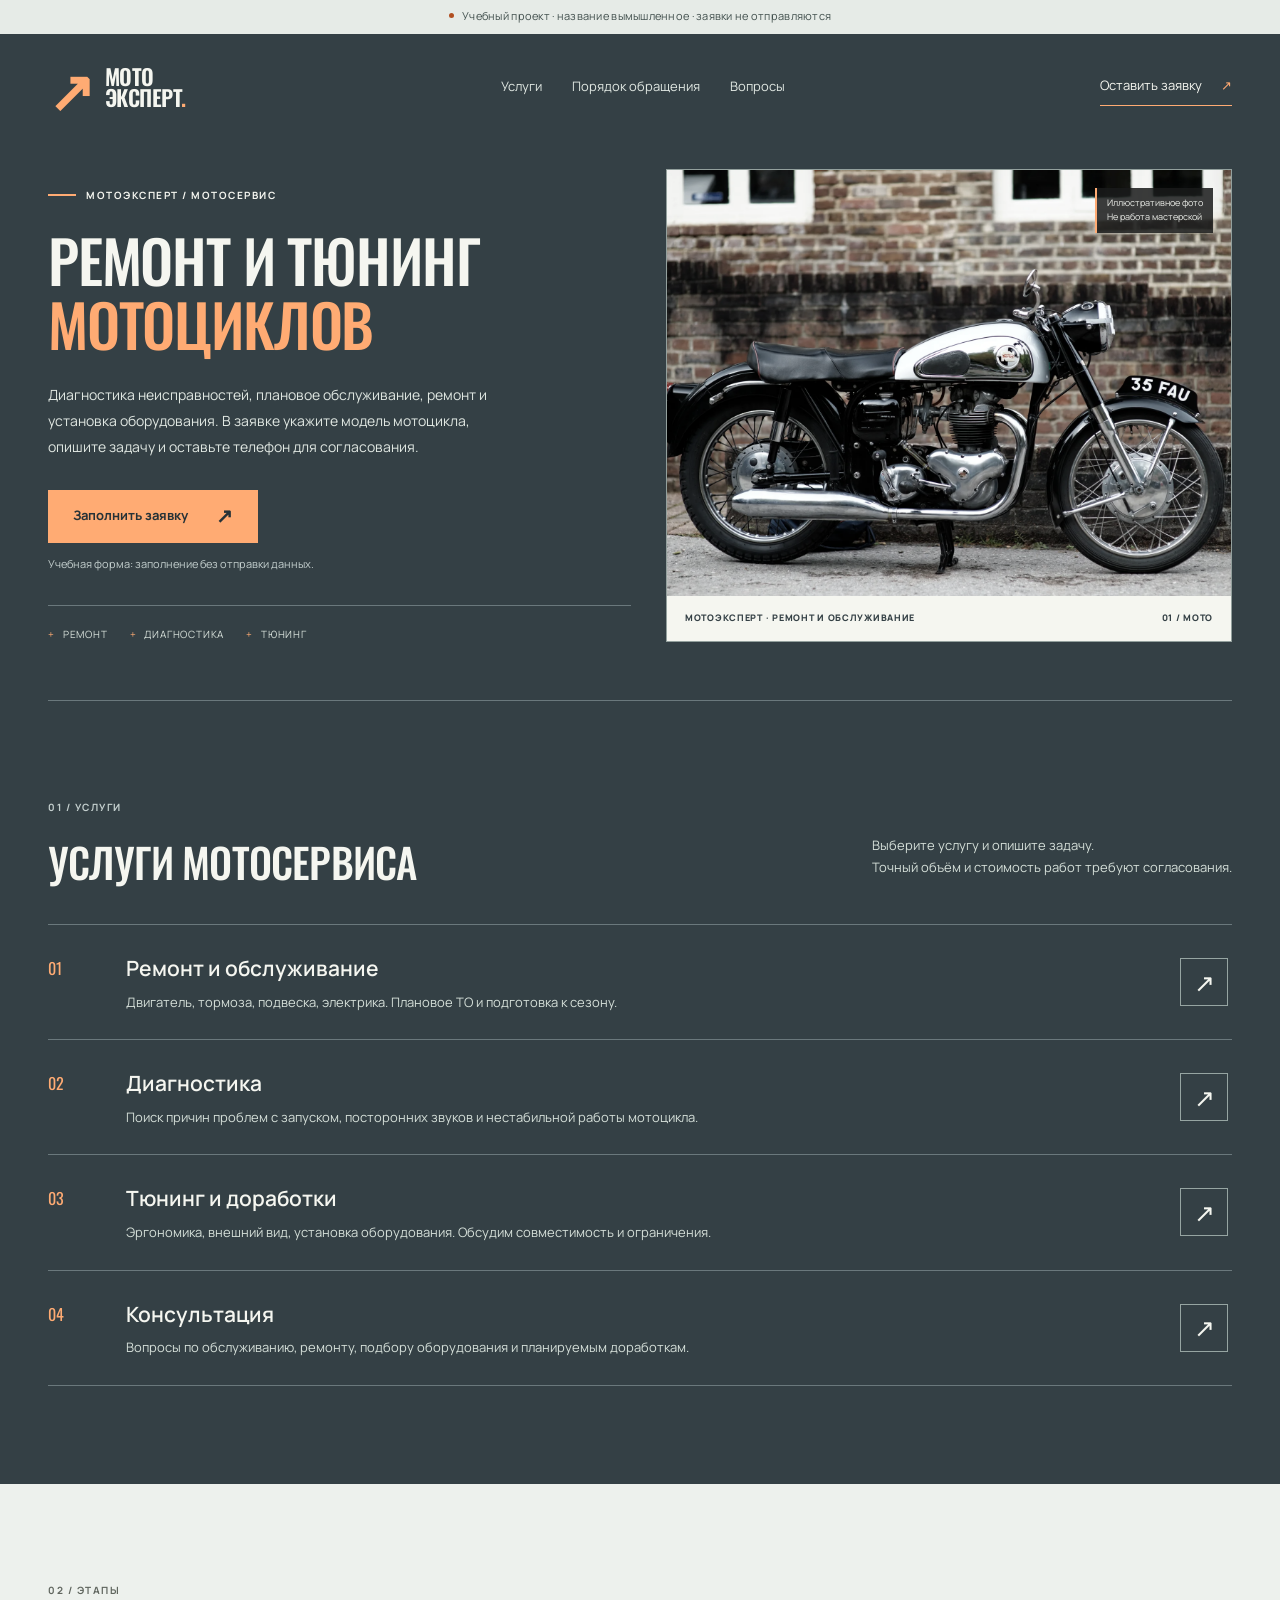
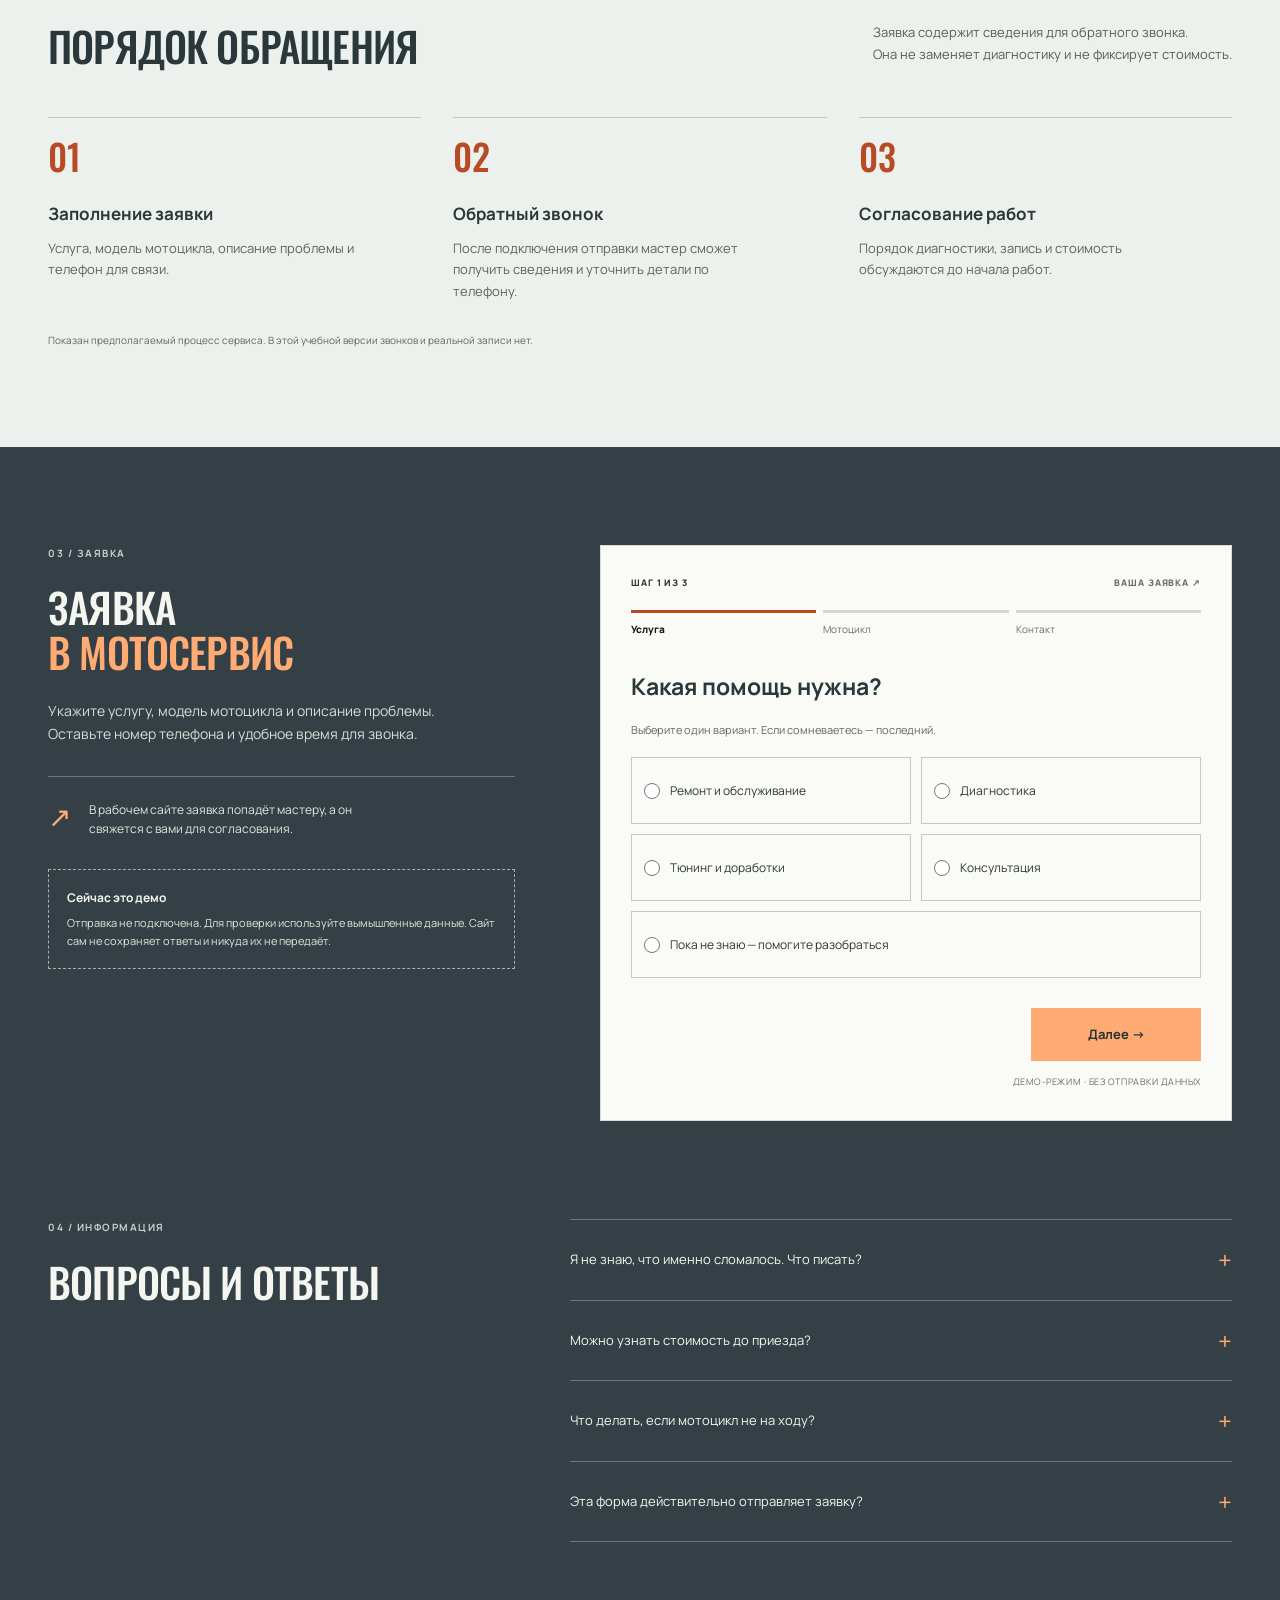
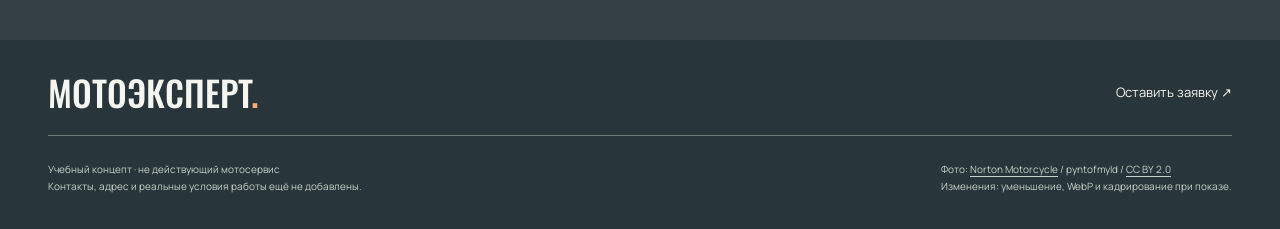
==== motoexpert-v2 3/index.html @ 83236478 "Add files via upload" ====
<!doctype html>
<html lang="ru">
<head>
  <meta charset="utf-8">
  <meta name="viewport" content="width=device-width, initial-scale=1">
  <meta name="description" content="Мотоэксперт — учебный сайт мотосервиса. Ремонт, диагностика, обслуживание, тюнинг и консультации. Демонстрационная заявка с описанием проблемы и телефоном для звонка.">
  <meta name="theme-color" content="#344045">
  <meta http-equiv="Content-Security-Policy" content="form-action 'none'; base-uri 'none'; connect-src 'none'">
  <title>Мотоэксперт — ремонт, диагностика и тюнинг мотоциклов</title>
  <link rel="stylesheet" href="styles.css">
  <script src="app.js" defer></script>
</head>
<body>
  <a class="skip-link" href="#main">Перейти к содержимому</a>
  <div class="demo-bar"><span class="demo-dot" aria-hidden="true"></span> Учебный проект · название вымышленное · заявки не отправляются</div>
  <header class="header wrap">
    <a class="brand" href="#" aria-label="Мотоэксперт — начало страницы">
      <span class="brand-symbol" aria-hidden="true">↗</span>
      <span>МОТО<span class="brand-bottom">ЭКСПЕРТ<span class="brand-dot">.</span></span></span>
    </a>
    <nav aria-label="Основная навигация">
      <a href="#services">Услуги</a>
      <a href="#process">Порядок обращения</a>
      <a href="#faq">Вопросы</a>
    </nav>
    <a class="header-cta" href="#request">Оставить заявку <span aria-hidden="true">↗</span></a>
  </header>
  <main id="main">
    <section class="hero wrap" aria-labelledby="hero-title">
      <div class="hero-copy">
        <p class="eyebrow"><span class="orange-line"></span> МОТОЭКСПЕРТ / МОТОСЕРВИС</p>
        <h1 id="hero-title">РЕМОНТ И ТЮНИНГ<br><span>МОТОЦИКЛОВ</span></h1>
        <p class="hero-description">Диагностика неисправностей, плановое обслуживание, ремонт и установка оборудования. В заявке укажите модель мотоцикла, опишите задачу и оставьте телефон для согласования.</p>
        <a class="button primary" href="#request">Заполнить заявку <span aria-hidden="true">↗</span></a>
        <p class="hero-note">Учебная форма: заполнение без отправки данных.</p>
        <div class="hero-tags"><span>РЕМОНТ</span><span>ДИАГНОСТИКА</span><span>ТЮНИНГ</span></div>
      </div>
      <figure class="hero-media">
        <img src="assets/motorcycle.webp" alt="Классический мотоцикл Norton у кирпичной стены" width="1800" height="1198" fetchpriority="high">
        <figcaption><span>МОТОЭКСПЕРТ · РЕМОНТ И ОБСЛУЖИВАНИЕ</span><span aria-hidden="true">01 / МОТО</span></figcaption>
        <div class="photo-label">Иллюстративное фото<br>Не работа мастерской</div>
      </figure>
    </section>
    <section id="services" class="services section wrap" aria-labelledby="services-title">
      <div class="section-heading">
        <div><p class="eyebrow muted">01 / УСЛУГИ</p><h2 id="services-title">УСЛУГИ МОТОСЕРВИСА</h2></div>
        <p class="section-intro">Выберите услугу и опишите задачу.<br>Точный объём и стоимость работ требуют согласования.</p>
      </div>
      <div class="service-list">
        <article class="service-row"><span class="row-number">01</span><div><h3>Ремонт и обслуживание</h3><p>Двигатель, тормоза, подвеска, электрика. Плановое ТО и подготовка к сезону.</p></div><button class="service-pick" type="button" data-service="Ремонт и обслуживание" aria-label="Выбрать ремонт и обслуживание">↗</button></article>
        <article class="service-row"><span class="row-number">02</span><div><h3>Диагностика</h3><p>Поиск причин проблем с запуском, посторонних звуков и нестабильной работы мотоцикла.</p></div><button class="service-pick" type="button" data-service="Диагностика" aria-label="Выбрать диагностику">↗</button></article>
        <article class="service-row"><span class="row-number">03</span><div><h3>Тюнинг и доработки</h3><p>Эргономика, внешний вид, установка оборудования. Обсудим совместимость и ограничения.</p></div><button class="service-pick" type="button" data-service="Тюнинг и доработки" aria-label="Выбрать тюнинг и доработки">↗</button></article>
        <article class="service-row"><span class="row-number">04</span><div><h3>Консультация</h3><p>Вопросы по обслуживанию, ремонту, подбору оборудования и планируемым доработкам.</p></div><button class="service-pick" type="button" data-service="Консультация" aria-label="Выбрать консультацию">↗</button></article>
      </div>
    </section>
    <section id="process" class="process-section" aria-labelledby="process-title">
      <div class="wrap section">
        <p class="eyebrow muted">02 / ЭТАПЫ</p>
        <div class="process-top"><h2 id="process-title">ПОРЯДОК ОБРАЩЕНИЯ</h2><p>Заявка содержит сведения для обратного звонка.<br>Она не заменяет диагностику и не фиксирует стоимость.</p></div>
        <ol class="process-grid">
          <li><span>01</span><h3>Заполнение заявки</h3><p>Услуга, модель мотоцикла, описание проблемы и телефон для связи.</p></li>
          <li><span>02</span><h3>Обратный звонок</h3><p>После подключения отправки мастер сможет получить сведения и уточнить детали по телефону.</p></li>
          <li><span>03</span><h3>Согласование работ</h3><p>Порядок диагностики, запись и стоимость обсуждаются до начала работ.</p></li>
        </ol>
        <p class="process-demo">Показан предполагаемый процесс сервиса. В этой учебной версии звонков и реальной записи нет.</p>
      </div>
    </section>
    <section id="request" class="request-section section wrap" aria-labelledby="request-title">
      <div class="request-copy">
        <p class="eyebrow muted">03 / ЗАЯВКА</p>
        <h2 id="request-title">ЗАЯВКА<br><span>В МОТОСЕРВИС</span></h2>
        <p>Укажите услугу, модель мотоцикла и описание проблемы. Оставьте номер телефона и удобное время для звонка.</p>
        <div class="request-aside"><span aria-hidden="true">↗</span><p>В рабочем сайте заявка попадёт мастеру, а он свяжется с вами для согласования.</p></div>
        <div class="demo-notice"><strong>Сейчас это демо</strong><p>Отправка не подключена. Для проверки используйте вымышленные данные. Сайт сам не сохраняет ответы и никуда их не передаёт.</p></div>
      </div>
      <div class="form-panel">
        <noscript><p class="noscript-note">Для пошаговой формы нужен JavaScript. Включите его в браузере. Отправка данных в этом демо в любом случае не подключена.</p></noscript>
        <form id="request-form" novalidate>
          <div class="form-top"><span id="step-label" aria-live="polite">ШАГ 1 ИЗ 3</span><span>ВАША ЗАЯВКА <span aria-hidden="true">↗</span></span></div>
          <ol class="step-track" aria-label="Этапы заявки"><li class="current" aria-current="step">Услуга</li><li>Мотоцикл</li><li>Контакт</li></ol>
          <fieldset class="form-step" data-step="0">
            <legend tabindex="-1">Какая помощь нужна?</legend>
            <p class="field-hint">Выберите один вариант. Если сомневаетесь — последний.</p>
            <div class="service-options">
              <label class="radio-card"><input type="radio" name="service" value="Ремонт и обслуживание" required><span>Ремонт и обслуживание</span></label>
              <label class="radio-card"><input type="radio" name="service" value="Диагностика" required><span>Диагностика</span></label>
              <label class="radio-card"><input type="radio" name="service" value="Тюнинг и доработки" required><span>Тюнинг и доработки</span></label>
              <label class="radio-card"><input type="radio" name="service" value="Консультация" required><span>Консультация</span></label>
              <label class="radio-card wide"><input type="radio" name="service" value="Не знаю, нужна помощь" required><span>Пока не знаю — помогите разобраться</span></label>
            </div>
          </fieldset>
          <fieldset class="form-step" data-step="1" hidden>
            <legend tabindex="-1">Расскажите о мотоцикле</legend>
            <label class="field-label" for="bike">Марка и модель <span>обязательно</span></label>
            <input id="bike" name="bike" type="text" placeholder="Например, Honda CB400" required maxlength="100" autocomplete="off">
            <div class="field-grid"><div><label class="field-label" for="year">Год выпуска <span>если знаете</span></label><input id="year" name="year" type="number" min="1900" max="2027" placeholder="Например, 2010" inputmode="numeric"></div><div><label class="field-label" for="ride">Мотоцикл на ходу?</label><select id="ride" name="ride"><option value="Не указано">Не знаю / не укажу</option><option>Да, на ходу</option><option>Нет, не на ходу</option></select></div></div>
            <label class="field-label" for="problem">Что случилось или что хотите изменить? <span>обязательно</span></label>
            <textarea id="problem" name="problem" rows="4" required minlength="10" maxlength="1500" placeholder="Например: после стоянки не заводится. Стартер крутит, аккумулятор заряжен."></textarea>
            <p class="field-hint">Когда началось, как проявляется, что уже пробовали? Хотя бы 10 символов.</p>
          </fieldset>
          <fieldset class="form-step" data-step="2" hidden>
            <legend tabindex="-1">Как с вами связаться?</legend>
            <p class="field-hint">В рабочей версии по этому номеру мастер сможет уточнить детали.</p>
            <label class="field-label" for="client-name">Как к вам обращаться <span>необязательно</span></label>
            <input id="client-name" name="clientName" type="text" maxlength="60" autocomplete="off" placeholder="Тестовый клиент">
            <label class="field-label" for="phone">Номер телефона <span>обязательно</span></label>
            <input id="phone" name="phone" type="tel" required maxlength="25" autocomplete="off" inputmode="tel" placeholder="Для демо: +7 000 000-00-00" aria-describedby="phone-hint">
            <p class="field-hint" id="phone-hint">10–15 цифр, можно с +, пробелами, скобками и дефисами. Для теста — вымышленный номер.</p>
            <label class="field-label" for="call-time">Когда удобнее позвонить?</label>
            <select id="call-time" name="callTime"><option>Время не указано</option><option>Утром, 9:00–12:00</option><option>Днём, 12:00–18:00</option><option>Вечером, 18:00–21:00</option></select>
            <p class="field-hint">По местному времени клиента; точное время согласуется отдельно.</p>
            <p class="demo-inline">Это проверка формы, не запись на ремонт. Данные никуда не отправятся.</p>
          </fieldset>
          <p id="form-error" class="form-error" role="alert" hidden></p>
          <div class="form-actions"><button id="back-button" class="back-button" type="button" hidden>← Назад</button><button id="next-button" class="button primary" type="submit" disabled>Далее <span aria-hidden="true">→</span></button></div>
          <p class="form-footnote">ДЕМО-РЕЖИМ · БЕЗ ОТПРАВКИ ДАННЫХ</p>
        </form>
        <section id="form-result" class="form-result" aria-labelledby="result-title" hidden>
          <span class="result-icon" aria-hidden="true">✓</span><p class="eyebrow muted">ПРОВЕРКА ЗАВЕРШЕНА</p>
          <h3 id="result-title" tabindex="-1">Форма заполнена.<br>Заявка не отправлена.</h3>
          <p>Так будут выглядеть сведения для мастера после подключения настоящей отправки.</p>
          <dl id="summary" class="summary"></dl>
          <p class="demo-inline">Это учебный сайт: мастер не получил заявку и не будет звонить. Сайт сам не сохраняет ответы, но браузер может восстановить их. Для удаления из формы и итога нажмите «Очистить форму».</p>
          <div class="result-actions"><button id="edit-button" type="button" class="button secondary">Изменить ответы</button><button id="clear-button" type="button" class="text-button">Очистить форму</button></div>
        </section>
      </div>
    </section>
    <section id="faq" class="faq-section wrap section" aria-labelledby="faq-title">
      <div><p class="eyebrow muted">04 / ИНФОРМАЦИЯ</p><h2 id="faq-title">ВОПРОСЫ И ОТВЕТЫ</h2></div>
      <div class="faq-list">
        <details><summary>Я не знаю, что именно сломалось. Что писать?<span aria-hidden="true">+</span></summary><p>Опишите симптомы своими словами: когда возникает проблема, какие звуки слышны, что изменилось. Например: «После прогрева глохнет на холостых». Точный диагноз по одной заявке не ставится.</p></details>
        <details><summary>Можно узнать стоимость до приезда?<span aria-hidden="true">+</span></summary><p>Заявка помогает начать обсуждение, но не является расчётом. Стоимость зависит от модели, состояния мотоцикла, диагностики и согласованного объёма работ. Выдуманных цен в этом учебном проекте нет.</p></details>
        <details><summary>Что делать, если мотоцикл не на ходу?<span aria-hidden="true">+</span></summary><p>Укажите это в форме. В рабочем сервисе способ доставки и возможность приёма нужно обсудить с мастером. Не продолжайте движение при подозрении на опасную неисправность.</p></details>
        <details><summary>Эта форма действительно отправляет заявку?<span aria-hidden="true">+</span></summary><p>Пока нет. Это учебный концепт для проверки дизайна и вопросов. Здесь нет реальной мастерской, приёма заявок или обратного звонка. Перед запуском нужно подключить получателя, добавить реальные сведения о сервисе и оформить обработку персональных данных.</p></details>
      </div>
    </section>
  </main>
  <footer class="footer"><div class="wrap"><div class="footer-top"><p class="footer-brand">МОТОЭКСПЕРТ<span>.</span></p><a href="#request">Оставить заявку ↗</a></div><div class="footer-bottom"><p>Учебный концепт · не действующий мотосервис<br>Контакты, адрес и реальные условия работы ещё не добавлены.</p><p>Фото: <a href="https://commons.wikimedia.org/wiki/File:Norton_Motorcycle.jpg" target="_blank" rel="noopener noreferrer">Norton Motorcycle</a> / pyntofmyld / <a href="https://creativecommons.org/licenses/by/2.0/" target="_blank" rel="noopener noreferrer">CC BY 2.0</a><br>Изменения: уменьшение, WebP и кадрирование при показе.</p></div></div></footer>
</body>
</html>
---- motoexpert-v2 3/styles.css ----
@font-face {
  font-family: "Oswald";
  src: url("assets/oswald.ttf") format("truetype");
  font-weight: 200 700;
  font-display: swap;
}
@font-face {
  font-family: "Manrope";
  src: url("assets/manrope.ttf") format("truetype");
  font-weight: 200 800;
  font-display: swap;
}
:root {
  --ink: #344045;
  --panel: #414f54;
  --paper: #f5f6f0;
  --accent: #ffab73;
  --muted: #c4cfce;
  --line: #6a787c;
}
* { box-sizing: border-box; }
html { scroll-behavior: smooth; scroll-padding-top: 24px; }
body { margin: 0; background: var(--ink); color: var(--paper); font-family: "Manrope", sans-serif; font-size: 15px; line-height: 1.65; }
button, input, textarea, select { font: inherit; }
button, a, input, select, textarea { -webkit-tap-highlight-color: transparent; }
a { color: inherit; text-decoration: none; }
button { cursor: pointer; }
button, input, select, textarea { border-radius: 0; }
button, a { touch-action: manipulation; }
img { max-width: 100%; display: block; }
[hidden] { display: none !important; }
:focus-visible { outline: 3px solid var(--accent); outline-offset: 5px; }
.wrap { width: min(1320px, calc(100% - 96px)); margin-inline: auto; }
.section { padding-block: 98px; }
.skip-link { position: absolute; top: -70px; left: 20px; z-index: 20; padding: 12px 20px; background: var(--paper); color: var(--ink); }
.skip-link:focus { top: 10px; }
.demo-bar { min-height: 34px; background: #e6ebe7; padding: 7px 20px; text-align: center; color: #42504e; font-size: 11px; letter-spacing: .025em; }
.demo-dot { width: 5px; height: 5px; display: inline-block; margin: 0 6px 2px 0; background: #b14f21; border-radius: 50%; }
.header { min-height: 105px; display: flex; align-items: center; justify-content: space-between; gap: 24px; }
.brand { display: flex; align-items: center; gap: 10px; font: 600 22px/.95 "Oswald", sans-serif; letter-spacing: -.02em; }
.brand-bottom { display: block; }
.brand-dot { color: var(--accent); }
.brand-symbol { color: var(--accent); font-size: 56px; line-height: 1; }
nav { display: flex; gap: 30px; font-size: 13px; }
nav a { color: #e0e7e2; transition: color .2s; }
nav a:hover, .footer a:hover { color: var(--accent); }
.header-cta { font-size: 13px; border-bottom: 1px solid var(--accent); padding-block: 8px; }
.header-cta span { color: var(--accent); margin-left: 16px; }
.hero { display: grid; grid-template-columns: 1.03fr 1fr; gap: 35px; padding-block: 30px 58px; align-items: stretch; border-bottom: 1px solid var(--line); }
.hero-copy { padding-block: 18px 0; }
.eyebrow { display: flex; align-items: center; gap: 10px; font-size: 10px; font-weight: 700; letter-spacing: .15em; margin: 0 0 24px; }
.orange-line { width: 28px; height: 2px; background: var(--accent); }
h1, h2, h3, p { margin-top: 0; }
h1, h2 { font-family: "Oswald", sans-serif; font-weight: 500; line-height: 1.09; letter-spacing: -.02em; }
h1 { font-size: clamp(45px, 4.6vw, 66px); margin-bottom: 26px; }
h1 span { color: var(--accent); }
.hero-description { max-width: 475px; color: #e0e7e2; margin-bottom: 30px; font-size: 14px; line-height: 1.85; }
.button { border: 1px solid transparent; min-height: 53px; padding: 15px 24px; display: inline-flex; align-items: center; justify-content: center; gap: 28px; font-weight: 700; font-size: 13px; line-height: 1.5; transition: background .2s, transform .2s; text-align: center; }
.button span { font-size: 20px; line-height: 1; }
.primary { background: var(--accent); color: #263237; }
.primary:hover { background: #ffc59b; transform: translateY(-2px); }
.primary:active { transform: translateY(0); }
.hero-note { color: var(--muted); margin: 12px 0 0; font-size: 11px; }
.hero-tags { display: flex; gap: 22px; flex-wrap: wrap; margin-top: 32px; padding-top: 20px; border-top: 1px solid var(--line); font-size: 10px; letter-spacing: .08em; color: #d9e2dc; }
.hero-tags span::before { content: "+"; color: var(--accent); margin-right: 8px; }
.hero-media { margin: 0; position: relative; display: flex; flex-direction: column; min-width: 0; border: 1px solid #93a09d; }
.hero-media img { width: 100%; height: 100%; min-height: 390px; object-fit: cover; object-position: 53% 55%; filter: saturate(.7); }
.hero-media figcaption { display: flex; justify-content: space-between; gap: 12px; background: var(--paper); color: var(--ink); padding: 15px 18px; font-size: 9px; font-weight: 800; letter-spacing: .08em; }
.photo-label { position: absolute; top: 18px; right: 18px; padding: 8px 10px; background: rgba(25,27,27,.85); color: #eceee9; font-size: 9px; line-height: 1.6; border-left: 2px solid var(--accent); }
.section-heading { display: flex; align-items: end; justify-content: space-between; gap: 50px; margin-bottom: 40px; }
.muted { color: var(--muted); }
h2 { font-size: clamp(34px, 3.2vw, 48px); margin-bottom: 0; }
.section-intro { color: #d4ded8; max-width: 380px; font-size: 13px; margin-bottom: 6px; }
.service-row { display: grid; grid-template-columns: 58px 1fr 52px; gap: 20px; padding: 26px 0; align-items: center; border-top: 1px solid var(--line); }
.service-row:last-child { border-bottom: 1px solid var(--line); }
.row-number { align-self: start; padding-top: 4px; color: var(--accent); font-family: "Oswald", sans-serif; font-size: 16px; }
.service-row h3 { font-size: 21px; font-weight: 600; margin-bottom: 6px; }
.service-row p { color: #d4ded8; font-size: 13px; margin-bottom: 0; max-width: 770px; }
.service-pick { border: 1px solid #96a5a2; background: none; color: var(--paper); width: 48px; height: 48px; font-size: 25px; transition: background .2s, color .2s; }
.service-pick:hover { color: var(--ink); background: var(--accent); border-color: var(--accent); }
.process-section { background: #edf1ed; color: #2a373b; }
.process-section .muted { color: #60665f; }
.process-top { display: flex; align-items: end; gap: 60px; justify-content: space-between; }
.process-top > p { font-size: 13px; color: #565e57; max-width: 370px; margin-bottom: 4px; }
.process-grid { list-style: none; padding: 0; margin: 48px 0 0; display: grid; grid-template-columns: repeat(3, 1fr); gap: 32px; }
.process-grid li { border-top: 1px solid #c7c9c0; padding-top: 20px; }
.process-grid li > span { font: 500 36px/1 "Oswald", sans-serif; color: #b84a24; }
.process-grid h3 { font-size: 17px; margin: 20px 0 10px; }
.process-grid p { font-size: 13px; color: #5d635c; margin-bottom: 0; max-width: 310px; }
.process-demo { font-size: 10px; margin: 30px 0 0; color: #60665f; }
.request-section { display: grid; grid-template-columns: .85fr 1.15fr; gap: 85px; align-items: start; }
.request-copy h2 { margin-bottom: 25px; }
.request-copy h2 span { color: var(--accent); }
.request-copy > p:not(.eyebrow) { font-size: 14px; color: #d4ded8; max-width: 390px; }
.request-aside { display: flex; gap: 18px; border-top: 1px solid var(--line); padding-top: 23px; margin-top: 30px; }
.request-aside > span { color: var(--accent); font-size: 28px; line-height: 1.2; }
.request-aside p { font-size: 12px; max-width: 300px; color: #e0e7e1; margin-bottom: 0; }
.demo-notice { margin-top: 30px; padding: 18px; border: 1px dashed #a5b2aa; font-size: 11px; color: #e0e7df; }
.demo-notice strong { color: var(--paper); font-size: 12px; }
.demo-notice p { margin: 6px 0 0; }
.form-panel { padding: 30px; background: #fafbf6; color: #2a373b; min-width: 0; border: 1px solid #d7ded4; }
.form-top { font-size: 9px; letter-spacing: .1em; display: flex; justify-content: space-between; gap: 15px; font-weight: 800; }
.form-top > span:last-child { color: #666e63; }
.step-track { margin: 20px 0 32px; padding: 0; display: grid; grid-template-columns: repeat(3, 1fr); gap: 7px; list-style: none; font-size: 10px; color: #686e63; }
.step-track li { border-top: 3px solid #d4d6cc; padding-top: 8px; }
.step-track li.current { border-color: #b84a24; color: #191b1b; font-weight: 800; }
.step-track li.done { border-color: #737c6d; }
fieldset { border: 0; margin: 0; padding: 0; min-width: 0; }
legend { font-size: 23px; font-weight: 700; line-height: 1.4; padding: 0; margin-bottom: 12px; }
.field-hint { font-size: 11px; color: #60685c; margin: 0 0 18px; }
.service-options { display: grid; grid-template-columns: 1fr 1fr; gap: 10px; }
.radio-card { display: flex; align-items: center; gap: 10px; border: 1px solid #c5c9be; padding: 17px 12px; font-size: 12px; min-height: 67px; cursor: pointer; transition: border-color .2s, background .2s; }
.radio-card:hover { border-color: #6d7665; }
.radio-card:has(input:checked) { background: #fff5e9; border-color: #ac4522; }
.radio-card input { accent-color: #b84a24; width: 16px; height: 16px; flex: 0 0 auto; margin: 0; }
.radio-card.wide { grid-column: 1 / -1; }
.field-label { display: block; margin: 20px 0 8px; font-size: 12px; font-weight: 700; }
.field-label > span { font-size: 10px; font-weight: 400; color: #697161; }
input:not([type=radio]), textarea, select { width: 100%; min-width: 0; border: 1px solid #b7bdaf; padding: 12px; background: #fdfcf8; color: var(--ink); font-size: 13px; line-height: 1.6; }
input::placeholder, textarea::placeholder { color: #73796e; opacity: 1; }
textarea { resize: vertical; min-height: 120px; }
select { min-height: 47px; }
.field-grid { display: grid; grid-template-columns: 1fr 1fr; gap: 12px; }
.field-hint:not(:first-child) { margin-top: 7px; }
.form-actions { display: flex; justify-content: flex-end; align-items: center; gap: 20px; margin-top: 30px; }
.back-button { border: 0; background: none; color: var(--ink); font-size: 12px; padding: 14px 0; margin-right: auto; }
.form-actions .primary { min-width: 170px; }
.form-footnote { font-size: 9px; color: #697061; letter-spacing: .06em; text-align: right; margin: 14px 0 0; }
.form-error { color: #9b2921; font-size: 12px; margin: 15px 0 0; font-weight: 700; }
.demo-inline { background: #e7e8df; color: #505a4b; padding: 14px; font-size: 11px; margin: 22px 0 0; }
.form-result .result-icon { display: grid; place-items: center; width: 46px; height: 46px; background: var(--ink); color: var(--accent); font-size: 24px; margin-bottom: 24px; }
.form-result .eyebrow { color: #5c6657; font-size: 9px; }
.form-result h3 { font: 500 30px/1.2 "Oswald", sans-serif; }
.form-result > p:not(.eyebrow) { font-size: 12px; }
.summary { font-size: 12px; margin: 25px 0; }
.summary dt { color: #6a7163; margin-top: 12px; font-size: 10px; }
.summary dd { margin: 2px 0 0; overflow-wrap: anywhere; white-space: pre-wrap; }
.result-actions { display: flex; flex-wrap: wrap; align-items: center; gap: 18px; margin-top: 26px; }
.secondary { border-color: #6a7362; background: transparent; color: var(--ink); }
.secondary:hover { background: #e1e4d9; }
.text-button { padding: 8px 0; background: none; border: none; border-bottom: 1px solid #7e8775; font-size: 11px; }
.faq-section { padding-top: 0; display: grid; grid-template-columns: .8fr 1.2fr; gap: 80px; }
details { border-top: 1px solid var(--line); }
details:last-child { border-bottom: 1px solid var(--line); }
summary { list-style: none; padding: 20px 0; display: flex; gap: 20px; justify-content: space-between; align-items: center; cursor: pointer; font-size: 13px; }
summary::-webkit-details-marker { display: none; }
summary > span { color: var(--accent); font-size: 24px; flex: 0 0 auto; transition: transform .2s; }
details[open] summary > span { transform: rotate(45deg); }
details > p { font-size: 12px; color: #d4ded4; padding-right: 25px; line-height: 1.9; }
.footer { background: #28353a; padding-block: 35px; }
.footer-top { display: flex; justify-content: space-between; align-items: center; gap: 30px; padding-bottom: 25px; border-bottom: 1px solid #697a79; }
.footer-brand { font: 500 35px/1 "Oswald", sans-serif; margin: 0; }
.footer-brand span { color: var(--accent); }
.footer-top > a { font-size: 13px; }
.footer-bottom { display: flex; justify-content: space-between; gap: 35px; padding-top: 25px; font-size: 10px; color: #c7d3ca; }
.footer-bottom p { margin-bottom: 0; }
.footer-bottom a { text-decoration: underline; text-underline-offset: 3px; }
.noscript-note { padding: 15px; border: 1px solid #a44d2c; font-size: 12px; }
@media (min-width: 1550px) { .hero { gap: 55px; } }
@media (max-width: 1100px) {
  .wrap { width: calc(100% - 64px); }
  nav { gap: 20px; }
  h1 { font-size: 51px; }
  .hero { gap: 28px; }
  .hero-tags { gap: 15px; }
  .request-section { gap: 45px; grid-template-columns: .8fr 1.2fr; }
  .form-panel { padding: 24px; }
  .request-copy h2 { font-size: 38px; }
}
@media (max-width: 850px) {
  .wrap { width: calc(100% - 40px); }
  .section { padding-block: 65px; }
  nav { display: none; }
  .hero { grid-template-columns: 1fr; padding-top: 15px; gap: 30px; }
  .hero-copy { max-width: 650px; }
  h1 { font-size: clamp(46px, 7vw, 64px); }
  .hero-description { max-width: 540px; }
  .hero-tags { margin-top: 28px; }
  .hero-media img { height: auto; aspect-ratio: 1.8; min-height: 0; }
  .section-heading, .process-top { align-items: start; gap: 25px; flex-direction: column; }
  .process-grid { gap: 25px; }
  .request-section { grid-template-columns: 1fr; gap: 30px; }
  .request-copy > p:not(.eyebrow) { max-width: 600px; }
  .request-aside { display: none; }
  .demo-notice { max-width: 600px; margin-top: 20px; }
  .request-copy h2 { font-size: 44px; }
  .form-panel { padding: 30px; }
  .faq-section { padding-top: 0; grid-template-columns: 1fr; gap: 30px; }
}
@media (max-width: 540px) {
  .demo-bar { font-size: 9px; padding-inline: 12px; }
  .header { min-height: 91px; gap: 15px; }
  .brand { font-size: 18px; gap: 6px; }
  .brand-symbol { font-size: 45px; }
  .header-cta { font-size: 11px; }
  .header-cta span { margin-left: 7px; }
  .eyebrow { font-size: 8px; letter-spacing: .1em; margin-bottom: 20px; }
  h1 { font-size: clamp(36px, 10.8vw, 54px); margin-bottom: 22px; }
  .hero-copy { padding-top: 10px; }
  .hero-description { font-size: 13px; line-height: 1.8; }
  .hero .button { width: 100%; justify-content: space-between; }
  .hero-tags { font-size: 8px; gap: 15px; }
  .hero-media img { aspect-ratio: 1.25; object-position: 52% 55%; }
  .hero-media figcaption { font-size: 7px; padding: 12px; }
  .photo-label { font-size: 8px; top: 12px; right: 12px; }
  .hero { padding-bottom: 35px; }
  .section { padding-block: 54px; }
  h2 { font-size: 36px; }
  .section-heading { margin-bottom: 26px; }
  .section-intro { font-size: 12px; }
  .service-row { grid-template-columns: 25px 1fr 38px; gap: 12px; padding-block: 22px; }
  .service-row h3 { font-size: 17px; }
  .service-row p { font-size: 11px; }
  .row-number { font-size: 13px; }
  .service-pick { width: 38px; height: 42px; font-size: 22px; }
  .process-grid { grid-template-columns: 1fr; margin-top: 30px; gap: 24px; }
  .process-grid li { display: grid; grid-template-columns: 45px 1fr; column-gap: 14px; padding-top: 18px; }
  .process-grid li > span { grid-row: 1 / 3; font-size: 30px; }
  .process-grid h3 { margin: 0 0 6px; font-size: 16px; }
  .process-grid p { max-width: none; font-size: 12px; }
  .process-demo { font-size: 9px; }
  .request-copy h2 { font-size: 38px; }
  .request-copy > p:not(.eyebrow) { font-size: 13px; }
  .form-panel { padding: 22px 18px; }
  .form-top { font-size: 8px; letter-spacing: .06em; }
  .step-track { margin-bottom: 25px; }
  legend { font-size: 21px; }
  .service-options { grid-template-columns: 1fr; }
  .radio-card { min-height: 52px; padding: 13px 12px; font-size: 12px; }
  .field-grid { grid-template-columns: 1fr; gap: 0; }
  .field-label { font-size: 11px; }
  .field-label > span { font-size: 9px; }
  input:not([type=radio]), textarea, select { font-size: 16px; }
  .form-actions { gap: 10px; }
  .form-actions .primary { min-width: 0; padding-inline: 18px; font-size: 12px; gap: 10px; }
  .faq-section { padding-top: 0; }
  .footer-top { align-items: start; }
  .footer-brand { font-size: 27px; }
  .footer-top > a { font-size: 11px; }
  .footer-bottom { flex-direction: column; gap: 18px; }
}
@media (prefers-reduced-motion: reduce) {
  html { scroll-behavior: auto; }
  *, *::before, *::after { transition: none !important; animation: none !important; }
}
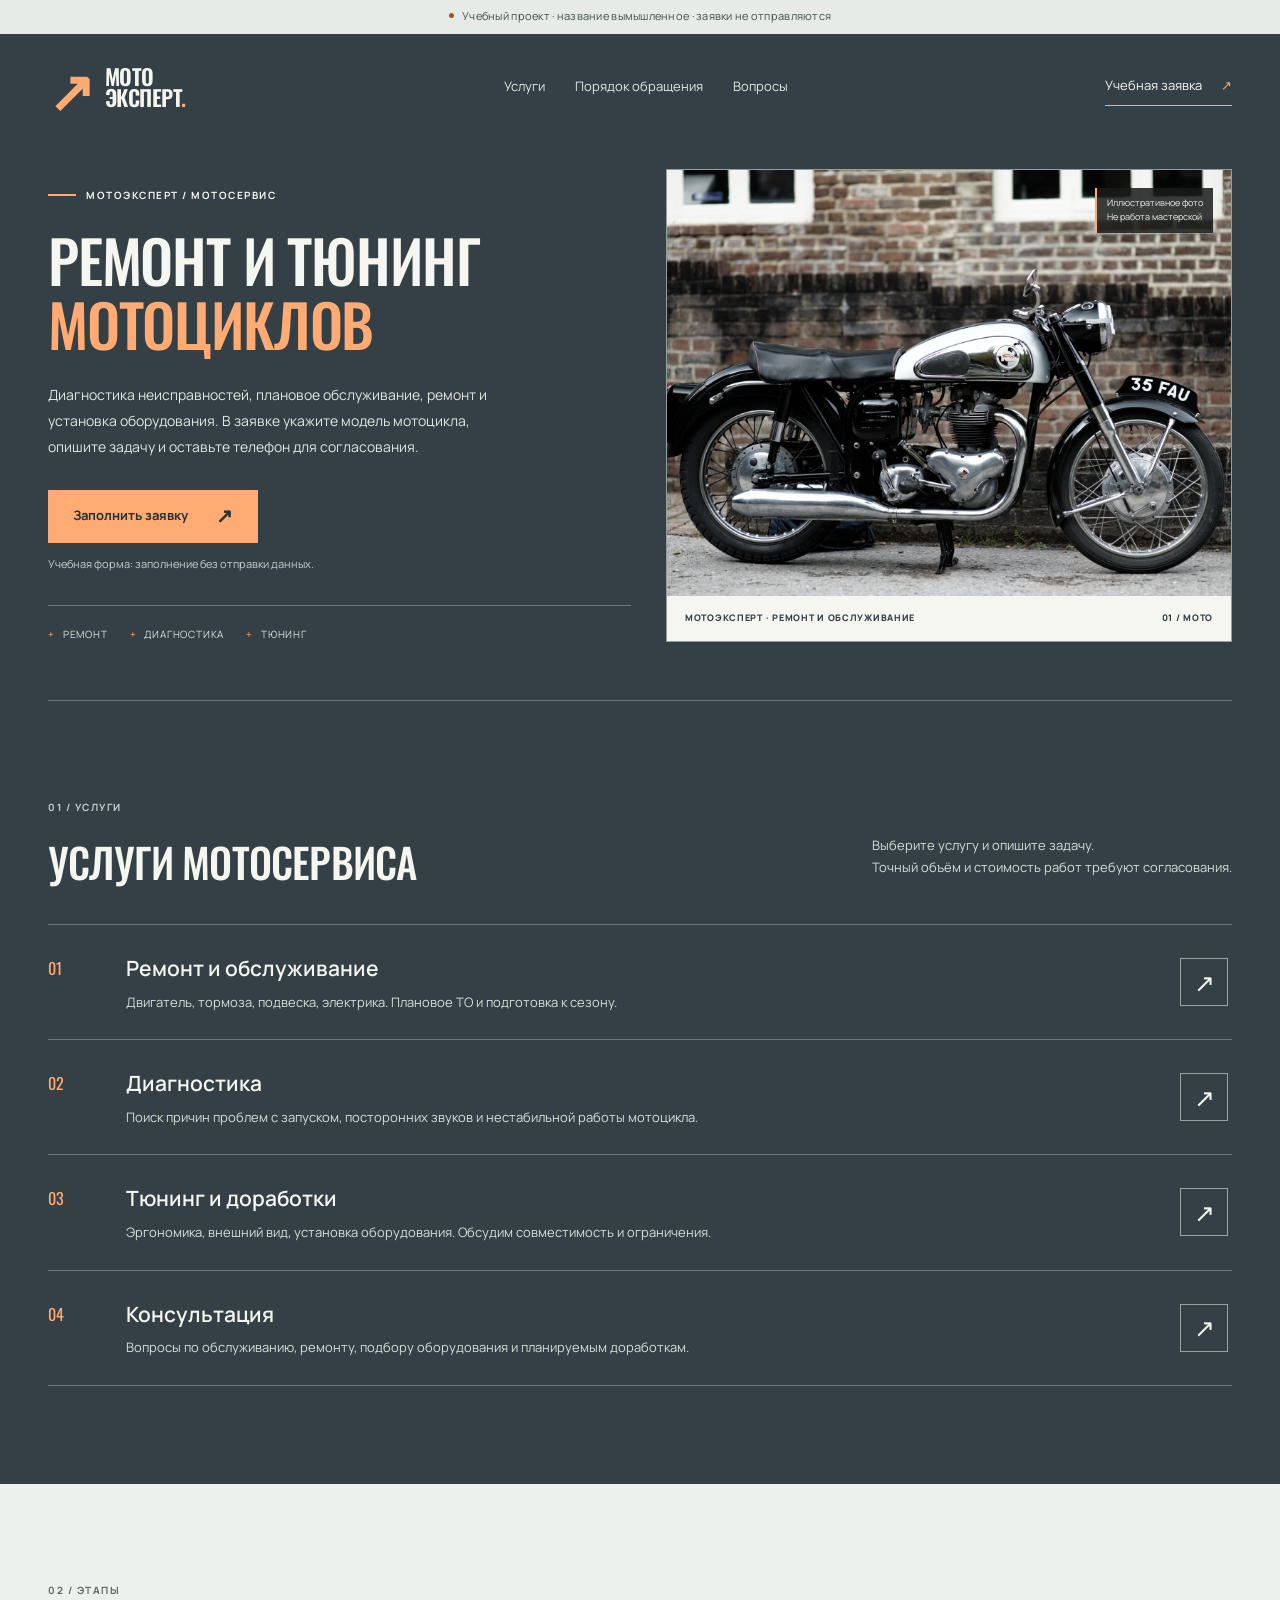
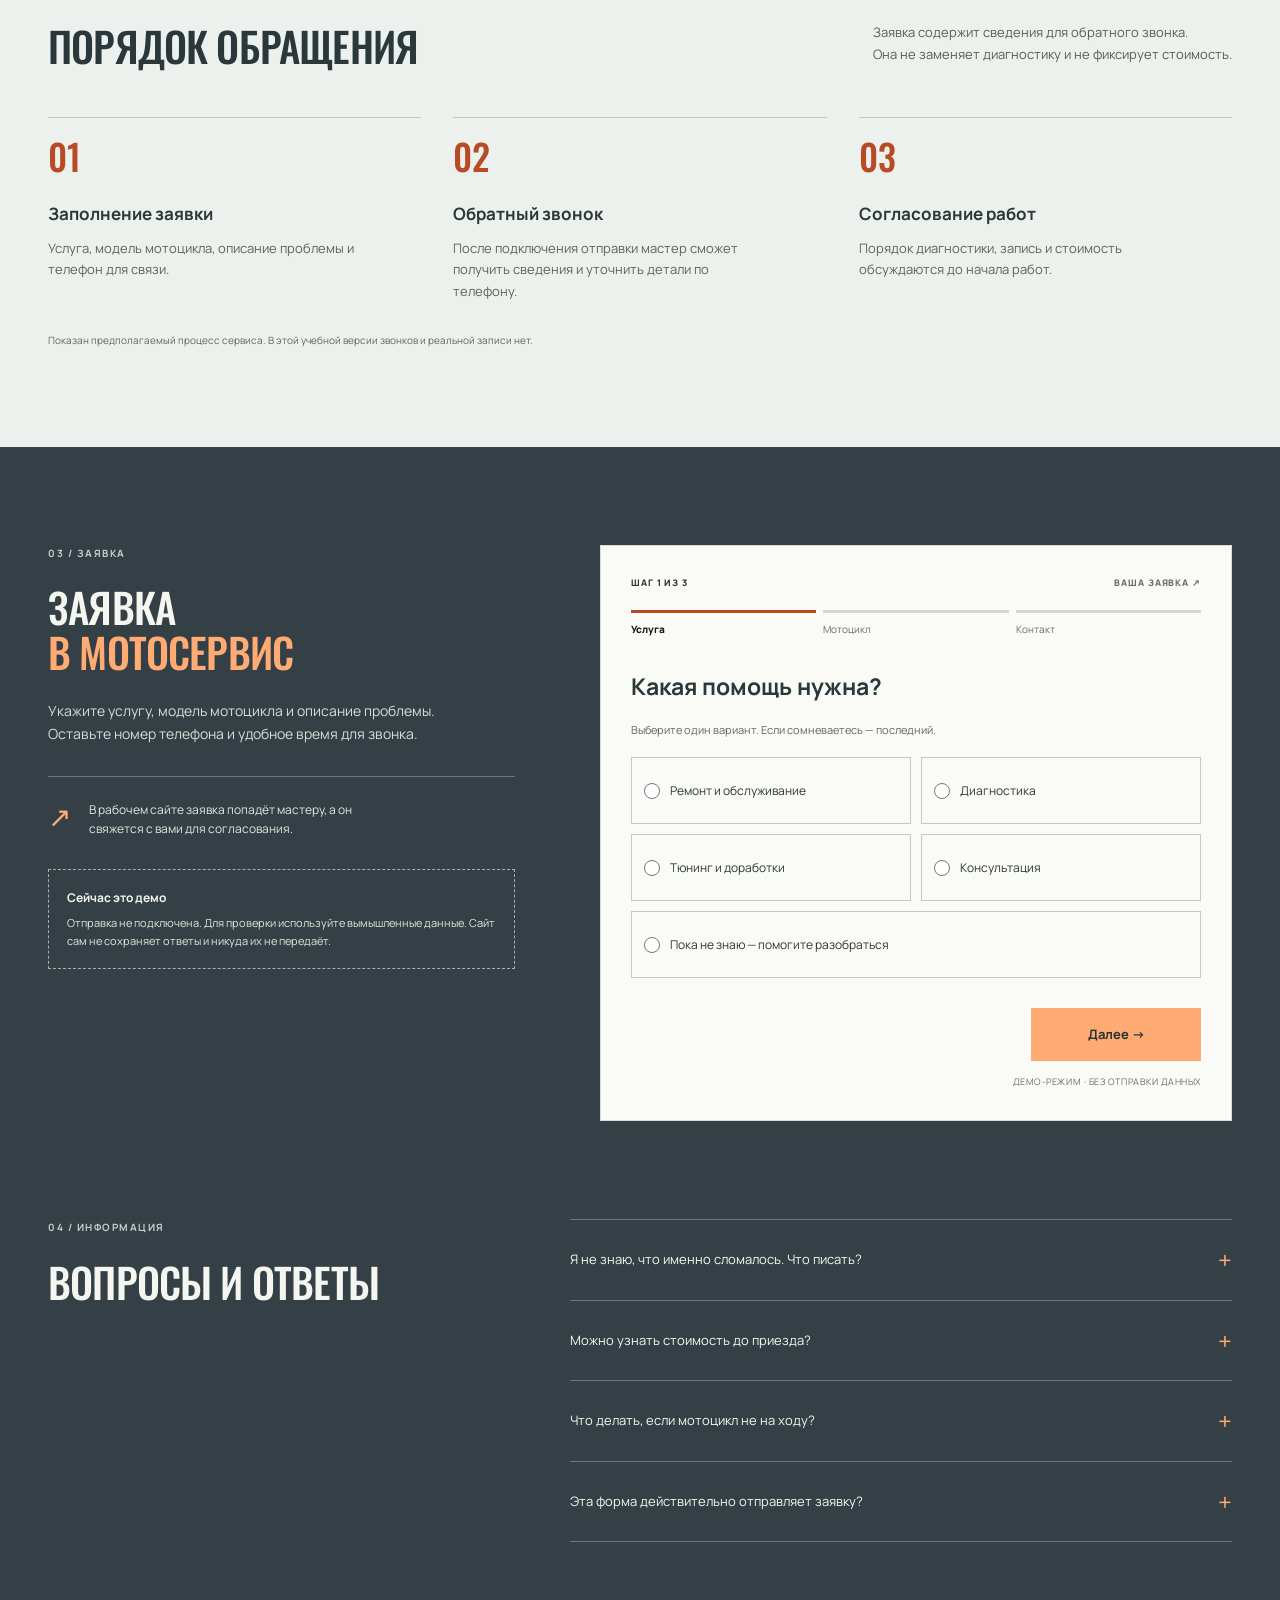
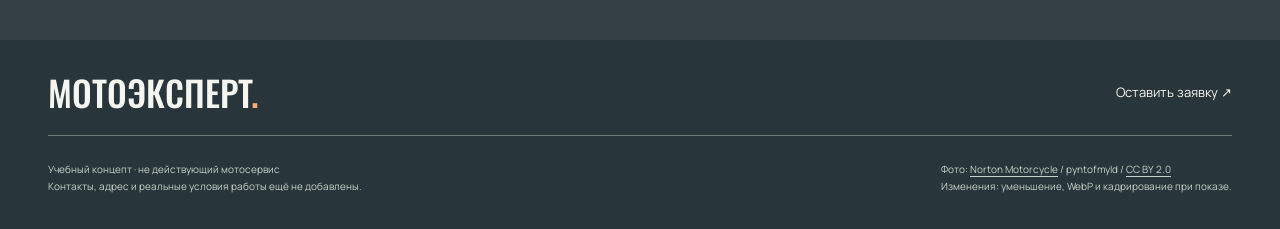
==== commit cc511108: "Update index.html Изменил надпись кнопке в шапке" ====
--- a/motoexpert-v2 3/index.html
+++ b/motoexpert-v2 3/index.html
@@ -23,7 +23,7 @@
       <a href="#process">Порядок обращения</a>
       <a href="#faq">Вопросы</a>
     </nav>
-    <a class="header-cta" href="#request">Оставить заявку <span aria-hidden="true">↗</span></a>
+    <a class="header-cta" href="#request">Учебная заявка <span aria-hidden="true">↗</span></a>
   </header>
   <main id="main">
     <section class="hero wrap" aria-labelledby="hero-title">
